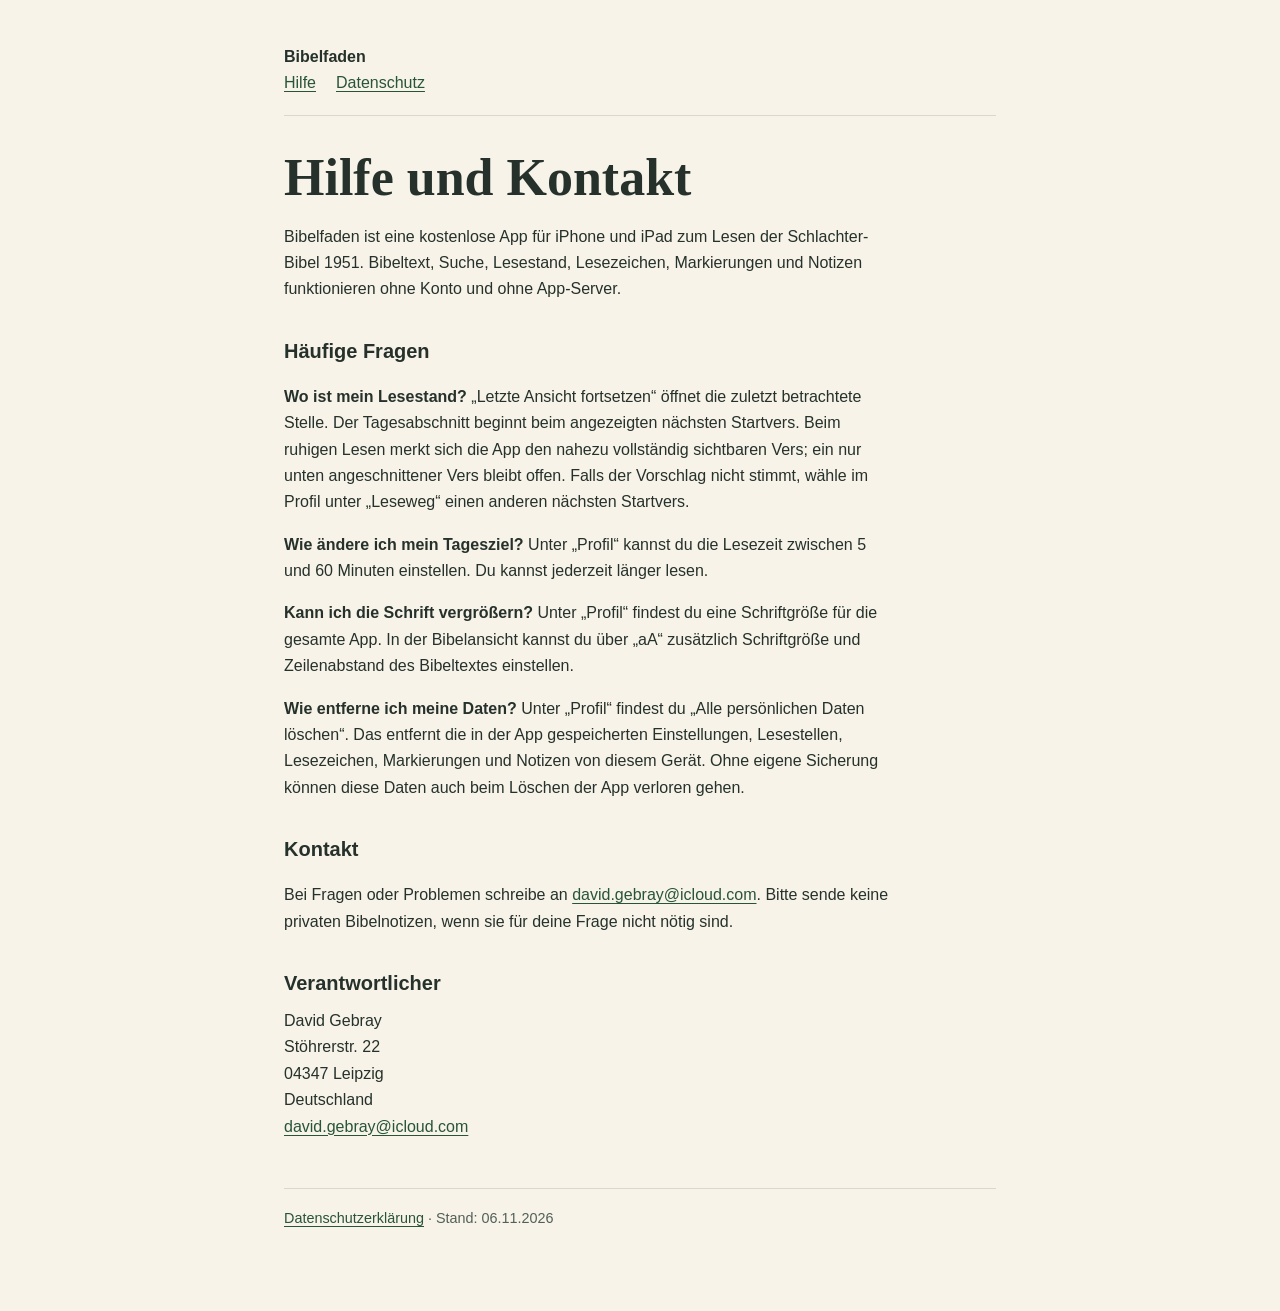
==== index.html @ 47ad61ff "Publish Bibelfaden help and privacy pages" ====
<!doctype html><html lang="de"><head><meta charset="utf-8"><meta name="viewport" content="width=device-width,initial-scale=1"><title>Bibelfaden – Hilfe und Kontakt</title><link rel="stylesheet" href="style.css"></head><body><main><header><strong>Bibelfaden</strong><nav aria-label="Seiten"><a href="./">Hilfe</a><a href="datenschutz.html">Datenschutz</a></nav></header><h1>Hilfe und Kontakt</h1><p>Bibelfaden ist eine kostenlose App für iPhone und iPad zum Lesen der Schlachter-Bibel 1951. Bibeltext, Suche, Lesestand, Lesezeichen, Markierungen und Notizen funktionieren ohne Konto und ohne App-Server.</p><h2>Häufige Fragen</h2><p><strong>Wo ist mein Lesestand?</strong> „Letzte Ansicht fortsetzen“ öffnet die zuletzt betrachtete Stelle. Der Tagesabschnitt beginnt beim angezeigten nächsten Startvers. Beim ruhigen Lesen merkt sich die App den nahezu vollständig sichtbaren Vers; ein nur unten angeschnittener Vers bleibt offen. Falls der Vorschlag nicht stimmt, wähle im Profil unter „Leseweg“ einen anderen nächsten Startvers.</p><p><strong>Wie ändere ich mein Tagesziel?</strong> Unter „Profil“ kannst du die Lesezeit zwischen 5 und 60 Minuten einstellen. Du kannst jederzeit länger lesen.</p><p><strong>Kann ich die Schrift vergrößern?</strong> Unter „Profil“ findest du eine Schriftgröße für die gesamte App. In der Bibelansicht kannst du über „aA“ zusätzlich Schriftgröße und Zeilenabstand des Bibeltextes einstellen.</p><p><strong>Wie entferne ich meine Daten?</strong> Unter „Profil“ findest du „Alle persönlichen Daten löschen“. Das entfernt die in der App gespeicherten Einstellungen, Lesestellen, Lesezeichen, Markierungen und Notizen von diesem Gerät. Ohne eigene Sicherung können diese Daten auch beim Löschen der App verloren gehen.</p><h2>Kontakt</h2><p>Bei Fragen oder Problemen schreibe an <a href="mailto:david.gebray@icloud.com?subject=Bibelfaden%20Hilfe">david.gebray@icloud.com</a>. Bitte sende keine privaten Bibelnotizen, wenn sie für deine Frage nicht nötig sind.</p><h2>Verantwortlicher</h2><address>David Gebray<br>Stöhrerstr. 22<br>04347 Leipzig<br>Deutschland<br><a href="mailto:david.gebray@icloud.com">david.gebray@icloud.com</a></address><footer><a href="datenschutz.html">Datenschutzerklärung</a> · Stand: 06.11.2026</footer></main></body></html>
---- style.css ----
:root{color-scheme:light;font-family:-apple-system,BlinkMacSystemFont,"Segoe UI",sans-serif;color:#25312a;background:#f7f3e9}*{box-sizing:border-box}body{margin:0;line-height:1.65}main{max-width:760px;margin:0 auto;padding:44px 24px 80px}header{border-bottom:1px solid #d9d8cd;margin-bottom:32px;padding-bottom:18px}nav{display:flex;gap:20px;flex-wrap:wrap}h1{font-family:Georgia,serif;font-size:clamp(2rem,5vw,3.25rem);line-height:1.15;margin:28px 0 14px}h2{font-size:1.25rem;margin:32px 0 8px}p,li{max-width:68ch}a{color:#28543a;text-underline-offset:3px}address{font-style:normal}.note{background:#e8eee4;border-radius:14px;padding:18px 20px}footer{border-top:1px solid #d9d8cd;margin-top:48px;padding-top:18px;color:#526057;font-size:.9rem}
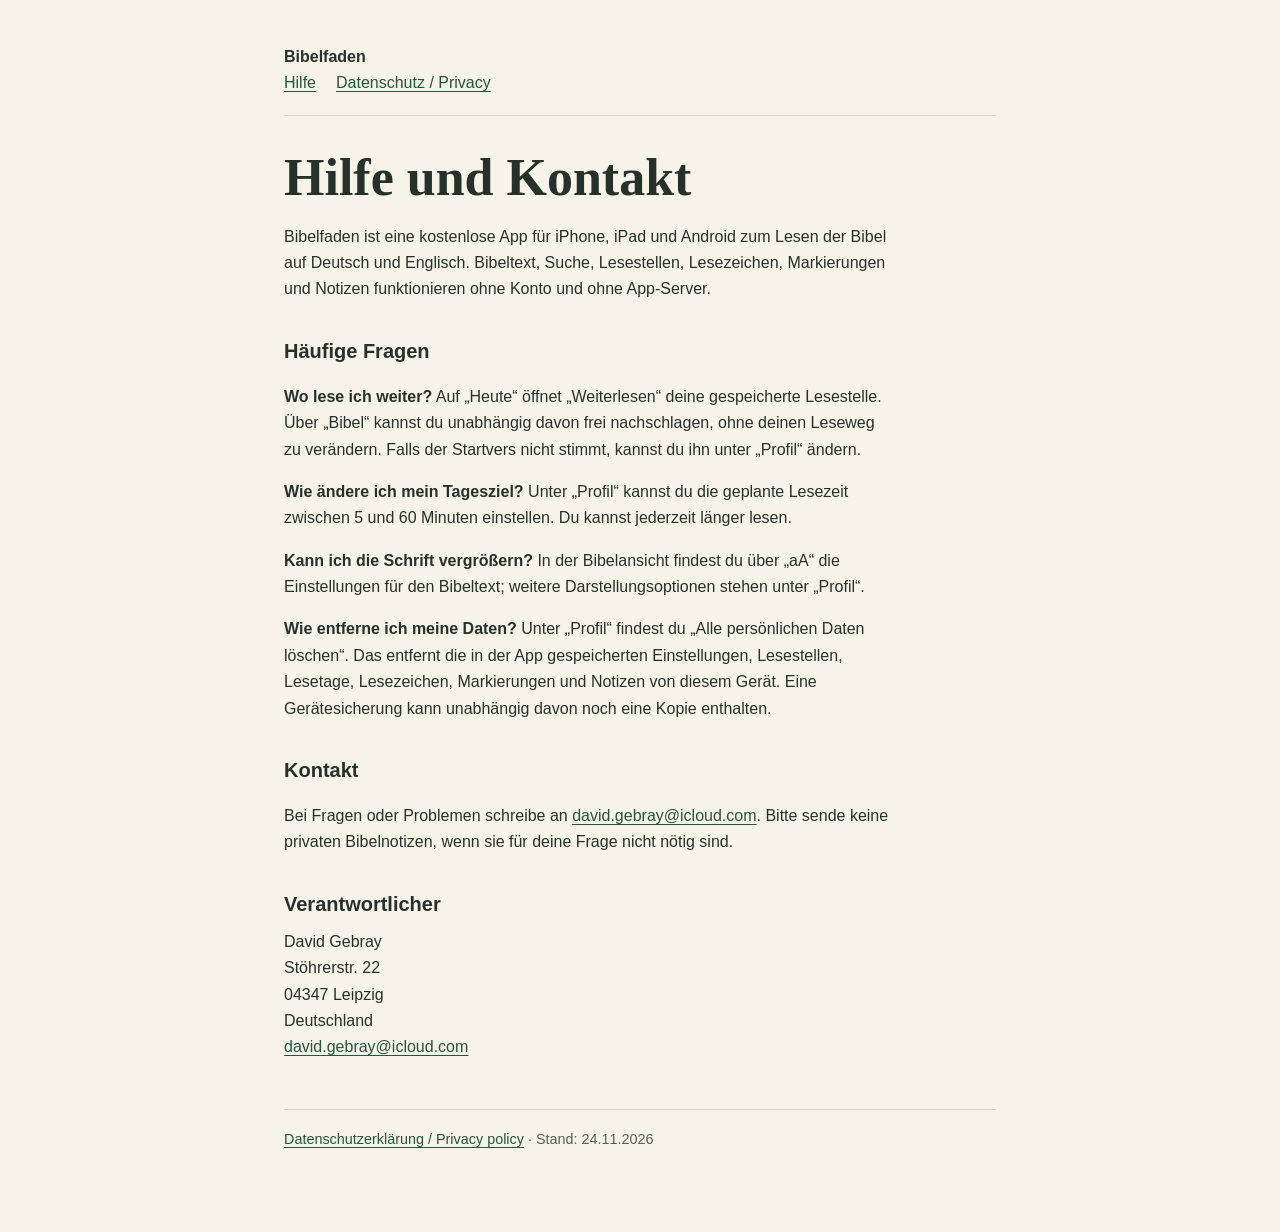
==== commit a00f48c6: "Update Bibelfaden support for Android" ====
--- a/index.html
+++ b/index.html
@@ -1 +1,26 @@
-<!doctype html><html lang="de"><head><meta charset="utf-8"><meta name="viewport" content="width=device-width,initial-scale=1"><title>Bibelfaden – Hilfe und Kontakt</title><link rel="stylesheet" href="style.css"></head><body><main><header><strong>Bibelfaden</strong><nav aria-label="Seiten"><a href="./">Hilfe</a><a href="datenschutz.html">Datenschutz</a></nav></header><h1>Hilfe und Kontakt</h1><p>Bibelfaden ist eine kostenlose App für iPhone und iPad zum Lesen der Schlachter-Bibel 1951. Bibeltext, Suche, Lesestand, Lesezeichen, Markierungen und Notizen funktionieren ohne Konto und ohne App-Server.</p><h2>Häufige Fragen</h2><p><strong>Wo ist mein Lesestand?</strong> „Letzte Ansicht fortsetzen“ öffnet die zuletzt betrachtete Stelle. Der Tagesabschnitt beginnt beim angezeigten nächsten Startvers. Beim ruhigen Lesen merkt sich die App den nahezu vollständig sichtbaren Vers; ein nur unten angeschnittener Vers bleibt offen. Falls der Vorschlag nicht stimmt, wähle im Profil unter „Leseweg“ einen anderen nächsten Startvers.</p><p><strong>Wie ändere ich mein Tagesziel?</strong> Unter „Profil“ kannst du die Lesezeit zwischen 5 und 60 Minuten einstellen. Du kannst jederzeit länger lesen.</p><p><strong>Kann ich die Schrift vergrößern?</strong> Unter „Profil“ findest du eine Schriftgröße für die gesamte App. In der Bibelansicht kannst du über „aA“ zusätzlich Schriftgröße und Zeilenabstand des Bibeltextes einstellen.</p><p><strong>Wie entferne ich meine Daten?</strong> Unter „Profil“ findest du „Alle persönlichen Daten löschen“. Das entfernt die in der App gespeicherten Einstellungen, Lesestellen, Lesezeichen, Markierungen und Notizen von diesem Gerät. Ohne eigene Sicherung können diese Daten auch beim Löschen der App verloren gehen.</p><h2>Kontakt</h2><p>Bei Fragen oder Problemen schreibe an <a href="mailto:david.gebray@icloud.com?subject=Bibelfaden%20Hilfe">david.gebray@icloud.com</a>. Bitte sende keine privaten Bibelnotizen, wenn sie für deine Frage nicht nötig sind.</p><h2>Verantwortlicher</h2><address>David Gebray<br>Stöhrerstr. 22<br>04347 Leipzig<br>Deutschland<br><a href="mailto:david.gebray@icloud.com">david.gebray@icloud.com</a></address><footer><a href="datenschutz.html">Datenschutzerklärung</a> · Stand: 06.11.2026</footer></main></body></html>
+<!doctype html>
+<html lang="de">
+<head>
+  <meta charset="utf-8">
+  <meta name="viewport" content="width=device-width,initial-scale=1">
+  <title>Bibelfaden – Hilfe und Kontakt</title>
+  <link rel="stylesheet" href="style.css">
+</head>
+<body>
+<main>
+  <header><strong>Bibelfaden</strong><nav aria-label="Seiten"><a href="./">Hilfe</a><a href="datenschutz.html">Datenschutz / Privacy</a></nav></header>
+  <h1>Hilfe und Kontakt</h1>
+  <p>Bibelfaden ist eine kostenlose App für iPhone, iPad und Android zum Lesen der Bibel auf Deutsch und Englisch. Bibeltext, Suche, Lesestellen, Lesezeichen, Markierungen und Notizen funktionieren ohne Konto und ohne App-Server.</p>
+  <h2>Häufige Fragen</h2>
+  <p><strong>Wo lese ich weiter?</strong> Auf „Heute“ öffnet „Weiterlesen“ deine gespeicherte Lesestelle. Über „Bibel“ kannst du unabhängig davon frei nachschlagen, ohne deinen Leseweg zu verändern. Falls der Startvers nicht stimmt, kannst du ihn unter „Profil“ ändern.</p>
+  <p><strong>Wie ändere ich mein Tagesziel?</strong> Unter „Profil“ kannst du die geplante Lesezeit zwischen 5 und 60 Minuten einstellen. Du kannst jederzeit länger lesen.</p>
+  <p><strong>Kann ich die Schrift vergrößern?</strong> In der Bibelansicht findest du über „aA“ die Einstellungen für den Bibeltext; weitere Darstellungsoptionen stehen unter „Profil“.</p>
+  <p><strong>Wie entferne ich meine Daten?</strong> Unter „Profil“ findest du „Alle persönlichen Daten löschen“. Das entfernt die in der App gespeicherten Einstellungen, Lesestellen, Lesetage, Lesezeichen, Markierungen und Notizen von diesem Gerät. Eine Gerätesicherung kann unabhängig davon noch eine Kopie enthalten.</p>
+  <h2>Kontakt</h2>
+  <p>Bei Fragen oder Problemen schreibe an <a href="mailto:david.gebray@icloud.com?subject=Bibelfaden%20Hilfe">david.gebray@icloud.com</a>. Bitte sende keine privaten Bibelnotizen, wenn sie für deine Frage nicht nötig sind.</p>
+  <h2>Verantwortlicher</h2>
+  <address>David Gebray<br>Stöhrerstr. 22<br>04347 Leipzig<br>Deutschland<br><a href="mailto:david.gebray@icloud.com">david.gebray@icloud.com</a></address>
+  <footer><a href="datenschutz.html">Datenschutzerklärung / Privacy policy</a> · Stand: 24.11.2026</footer>
+</main>
+</body>
+</html>
